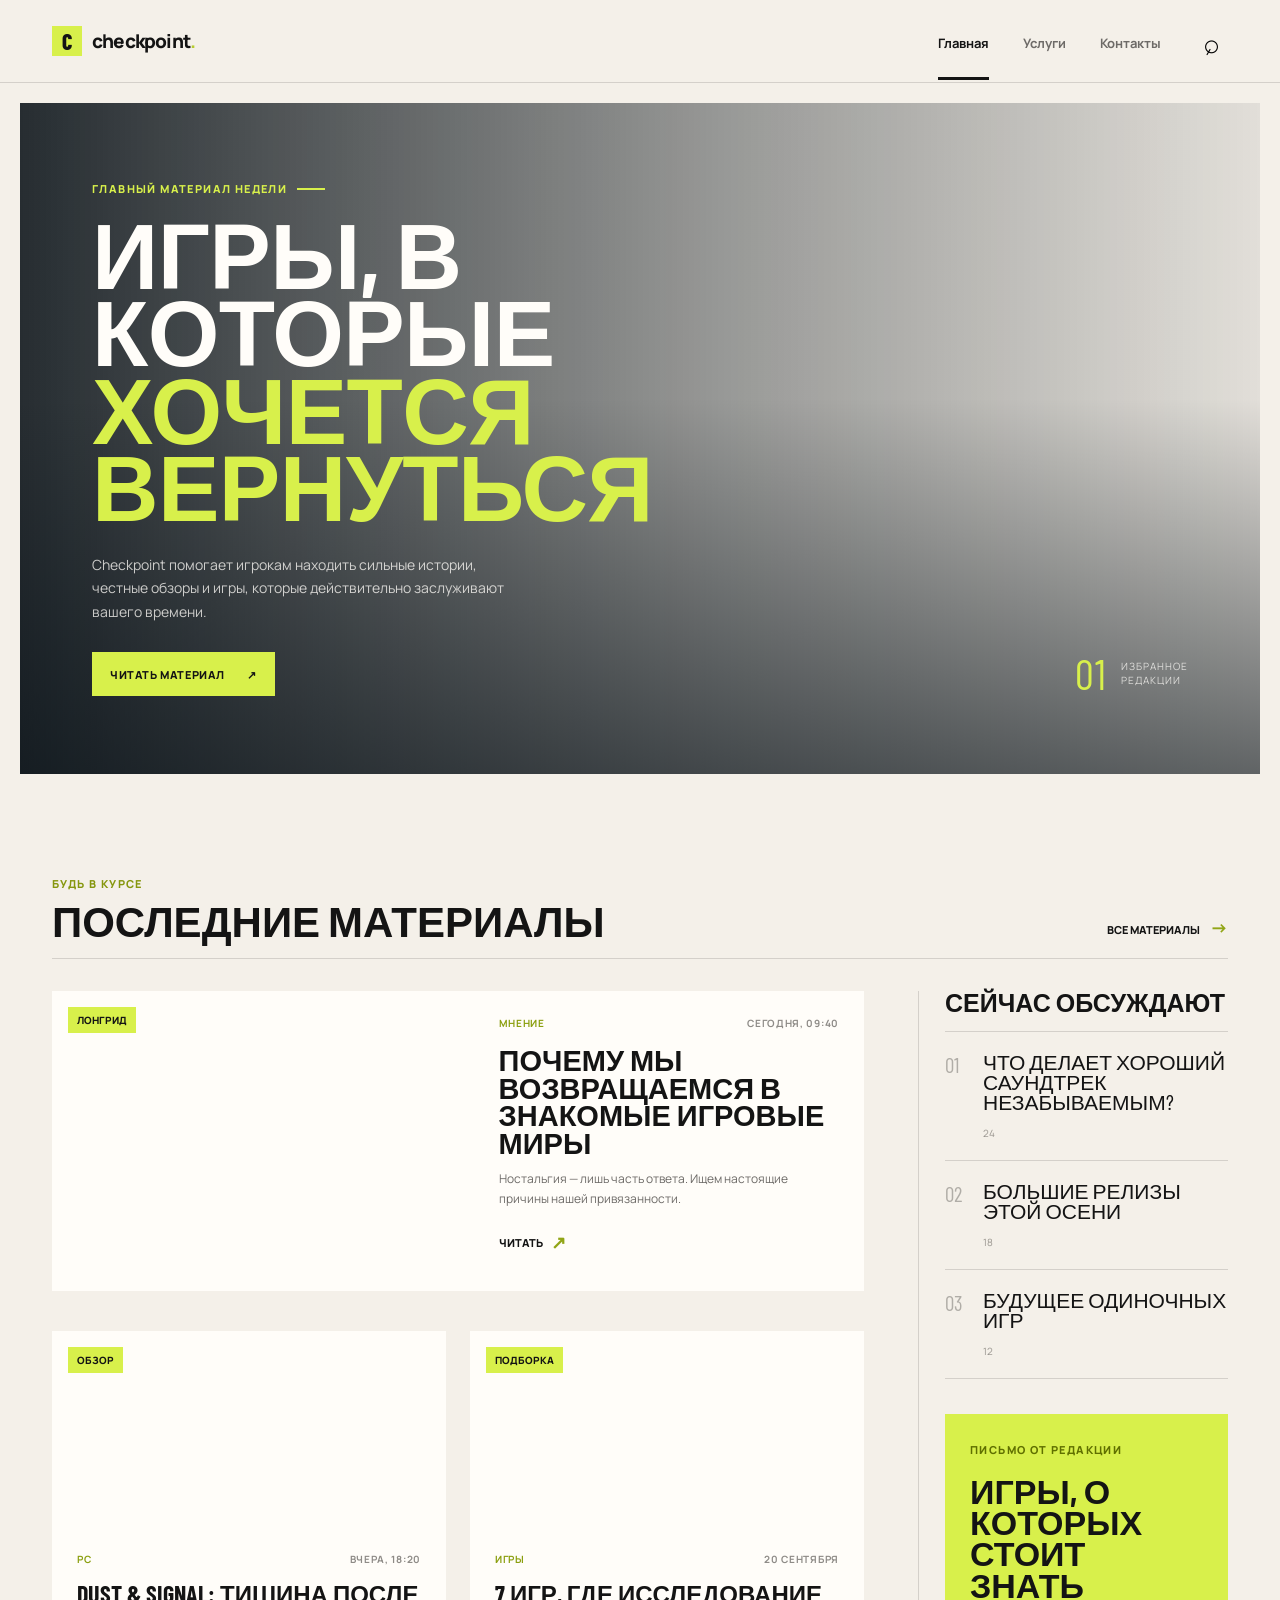
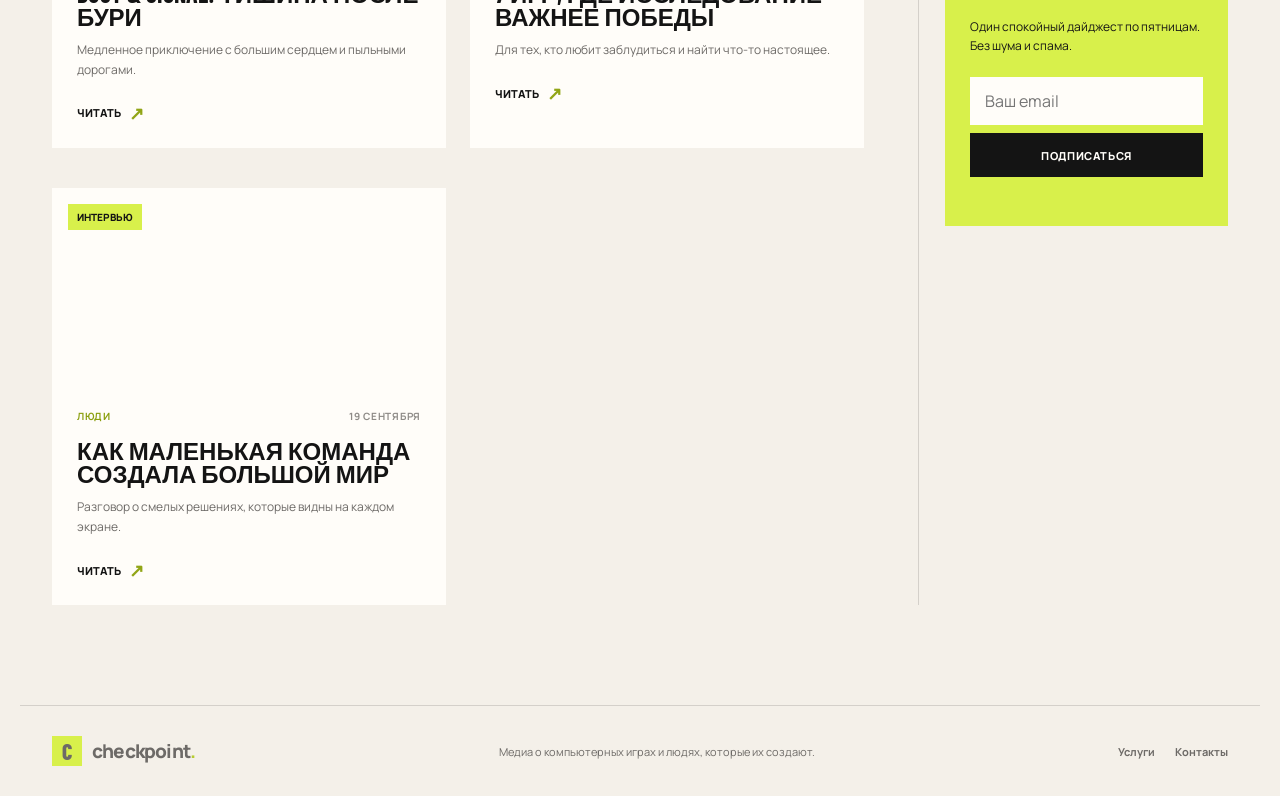
==== index.html @ f702eba6 "Адаптация для мобильных устройсв." ====
<!doctype html>
<html lang="ru">
<head>
  <meta charset="UTF-8">
  <meta name="viewport" content="width=device-width, initial-scale=1.0">
  <meta name="description" content="Игровой портал с новостями, обзорами и подборками компьютерных игр.">
  <title>Checkpoint — мир компьютерных игр</title>
  <link rel="preconnect" href="https://fonts.googleapis.com">
  <link rel="preconnect" href="https://fonts.gstatic.com" crossorigin>
  <link href="https://fonts.googleapis.com/css2?family=Barlow+Condensed:wght@500;600;700;800&family=Manrope:wght@400;500;600;700;800&display=swap" rel="stylesheet">
  <link rel="stylesheet" href="styles.css">
</head>
<body>
  <header class="site-header">
    <div class="header-inner">
      <a class="brand" href="#top" aria-label="Checkpoint — на главную">
        <span class="brand-mark">C</span>
        <span>checkpoint<span class="brand-dot">.</span></span>
      </a>

      <nav class="main-nav" id="main-nav" aria-label="Основная навигация">
        <a class="active" href="index.html">Главная</a>
        <a href="price.html">Услуги</a>
        <a href="about.html">Контакты</a>
      </nav>

      <div class="header-actions">
        <button class="icon-button search-toggle" type="button" aria-label="Открыть поиск" aria-expanded="false">
          ⌕
        </button>
        <button class="menu-toggle" type="button" aria-label="Открыть меню" aria-expanded="false" aria-controls="main-nav">
          <span></span>
          <span></span>
          <span></span>
        </button>
      </div>
    </div>
    <form class="search-bar" role="search">
      <label class="sr-only" for="site-search">Поиск по сайту</label>
      <input id="site-search" type="search" placeholder="Найти игру, автора или материал...">
      <button type="submit">Найти</button>
    </form>
  </header>

  <main id="top">
    <section class="hero" aria-labelledby="hero-title">
      <div class="hero-content">
        <p class="eyebrow">Главный материал недели <span></span></p>
        <h1 id="hero-title">
          Игры, в которые<br>
          <em>хочется вернуться</em>
        </h1>
        <p class="hero-description">Checkpoint помогает игрокам находить сильные истории, честные обзоры и игры, которые действительно заслуживают вашего времени.</p>
        <a class="button button-light" href="#news">Читать материал <span aria-hidden="true">↗</span></a>
      </div>
      <div class="hero-note">
        <span>01</span>
        <span>Избранное<br>редакции</span>
      </div>
    </section>

    <section class="content-shell" id="news">
      <div class="section-heading">
        <div>
          <p class="eyebrow eyebrow-dark">Будь в курсе</p>
          <h2>Последние материалы</h2>
        </div>
        <a class="text-link" href="#all-news">Все материалы <span aria-hidden="true">→</span></a>
      </div>

      <div class="layout-grid">
        <div class="articles-grid">
          <article class="article-card article-card-featured" id="featured">
            <a class="article-image image-cyberpunk" href="#article" aria-label="Открыть материал о возвращении в игровые миры">
              <span class="image-label">Лонгрид</span>
            </a>
            <div class="article-body">
              <div class="article-meta">
                <span>Мнение</span>
                <time datetime="2026-09-22">Сегодня, 09:40</time>
              </div>
              <h3><a href="#article">Почему мы возвращаемся в знакомые игровые миры</a></h3>
              <p>Ностальгия — лишь часть ответа. Ищем настоящие причины нашей привязанности.</p>
              <a class="read-more" href="#article">Читать <span aria-hidden="true">↗</span></a>
            </div>
          </article>

          <article class="article-card">
            <a class="article-image image-rpg" href="#article" aria-label="Открыть обзор игры">
              <span class="image-label">Обзор</span>
            </a>
            <div class="article-body">
              <div class="article-meta">
                <span>PC</span>
                <time datetime="2026-09-21">Вчера, 18:20</time>
              </div>
              <h3><a href="#article">Dust &amp; Signal: тишина после бури</a></h3>
              <p>Медленное приключение с большим сердцем и пыльными дорогами.</p>
              <a class="read-more" href="#article">Читать <span aria-hidden="true">↗</span></a>
            </div>
          </article>

          <article class="article-card">
            <a class="article-image image-sci-fi" href="#article" aria-label="Открыть подборку игр">
              <span class="image-label">Подборка</span>
            </a>
            <div class="article-body">
              <div class="article-meta">
                <span>Игры</span>
                <time datetime="2026-09-20">20 сентября</time>
              </div>
              <h3><a href="#article">7 игр, где исследование важнее победы</a></h3>
              <p>Для тех, кто любит заблудиться и найти что-то настоящее.</p>
              <a class="read-more" href="#article">Читать <span aria-hidden="true">↗</span></a>
            </div>
          </article>

          <article class="article-card">
            <a class="article-image image-action" href="#article" aria-label="Открыть материал о разработчиках">
              <span class="image-label">Интервью</span>
            </a>
            <div class="article-body">
              <div class="article-meta">
                <span>Люди</span>
                <time datetime="2026-09-19">19 сентября</time>
              </div>
              <h3><a href="#article">Как маленькая команда создала большой мир</a></h3>
              <p>Разговор о смелых решениях, которые видны на каждом экране.</p>
              <a class="read-more" href="#article">Читать <span aria-hidden="true">↗</span></a>
            </div>
          </article>
        </div>

        <aside class="sidebar" aria-label="Дополнительная информация">
          <div class="sidebar-block" id="selection">
            <div class="sidebar-title">
              <h2>Сейчас обсуждают</h2>
            </div>
            <ol class="popular-list">
              <li>
                <a href="#topic">Что делает хороший саундтрек незабываемым?</a>
                <span>24</span>
              </li>
              <li>
                <a href="#topic">Большие релизы этой осени</a>
                <span>18</span>
              </li>
              <li>
                <a href="#topic">Будущее одиночных игр</a>
                <span>12</span>
              </li>
            </ol>
          </div>
          <div class="newsletter">
            <p class="eyebrow">Письмо от редакции</p>
            <h2>Игры, о которых стоит знать</h2>
            <p>Один спокойный дайджест по пятницам. Без шума и спама.</p>
            <form class="subscribe-form">
              <label class="sr-only" for="email">Ваш email</label>
              <input id="email" type="email" placeholder="Ваш email" required>
              <button class="button button-dark" type="submit">Подписаться</button>
            </form>
            <small class="form-message" aria-live="polite"></small>
          </div>
        </aside>
      </div>
    </section>
  </main>

  

  <footer class="site-footer">
    <a class="brand" href="#top">
      <span class="brand-mark">C</span>
      <span>checkpoint<span class="brand-dot">.</span></span>
    </a>
    <p>Медиа о компьютерных играх и людях, которые их создают.</p>
    <div class="footer-links">
      <a href="price.html">Услуги</a>
      <a href="about.html">Контакты</a>
    </div>
  </footer>
  <script src="script.js"></script>
</body>
</html>
---- styles.css ----
:root {
  --ink: #141414;
  --muted: #6d6a67;
  --paper: #f4f0e9;
  --white: #fffdf9;
  --acid: #d8f04b;
  --line: rgba(20, 20, 20, .14);
  --display: "Barlow Condensed", Impact, sans-serif;
  --body: "Manrope", sans-serif;
}

* {
  box-sizing: border-box;
}

html {
  scroll-behavior: smooth;
}

body {
  margin: 0;
  color: var(--ink);
  background: var(--paper);
  font-family: var(--body);
}

a {
  color: inherit;
  text-decoration: none;
}

button,
input {
  font: inherit;
}

button {
  cursor: pointer;
}

.sr-only {
  position: absolute;
  width: 1px;
  height: 1px;
  padding: 0;
  margin: -1px;
  overflow: hidden;
  clip: rect(0, 0, 0, 0);
  white-space: nowrap;
  border: 0;
}

.site-header {
  position: relative;
  z-index: 5;
  background: var(--paper);
  border-bottom: 1px solid var(--line);
}

.header-inner {
  max-width: 1240px;
  height: 82px;
  margin: auto;
  padding: 0 32px;
  display: flex;
  align-items: center;
  justify-content: space-between;
  gap: 32px;
}

.brand {
  display: inline-flex;
  align-items: center;
  gap: 10px;
  font-size: 19px;
  font-weight: 800;
  letter-spacing: -.8px;
}

.brand-mark {
  width: 30px;
  height: 30px;
  display: grid;
  place-items: center;
  background: var(--acid);
  font-family: var(--display);
  font-size: 22px;
  font-weight: 800;
  line-height: 1;
}

.brand-dot {
  color: #b6cc30;
}

.main-nav {
  display: flex;
  gap: 34px;
  margin-left: auto;
}

.main-nav a {
  position: relative;
  padding: 31px 0 27px;
  color: var(--muted);
  font-size: 13px;
  font-weight: 700;
}

.main-nav a:hover,
.main-nav a.active {
  color: var(--ink);
}

.main-nav a.active::after {
  content: "";
  position: absolute;
  right: 0;
  bottom: -1px;
  left: 0;
  height: 3px;
  background: var(--ink);
}

.header-actions {
  display: flex;
  gap: 12px;
}

.icon-button,
.menu-toggle {
  border: 0;
  background: transparent;
}

.icon-button {
  width: 35px;
  height: 35px;
  font-size: 28px;
  line-height: 1;
  transform: rotate(-15deg);
}

.menu-toggle {
  display: none;
  width: 34px;
  padding: 10px 0;
}

.menu-toggle span {
  display: block;
  height: 2px;
  margin: 5px 0;
  background: var(--ink);
}

.search-bar {
  display: none;
  max-width: 1240px;
  margin: 0 auto;
  padding: 0 32px 18px;
  gap: 8px;
}

.search-bar.is-visible {
  display: flex;
}

.search-bar input,
.subscribe-form input {
  min-width: 0;
  border: 1px solid var(--line);
  background: var(--white);
  outline: 0;
  padding: 13px 15px;
}

.search-bar input {
  flex: 1;
}

.search-bar button {
  border: 0;
  background: var(--ink);
  color: var(--white);
  padding: 0 20px;
  font-size: 12px;
  font-weight: 800;
  text-transform: uppercase;
}

.hero {
  max-width: 1240px;
  min-height: 535px;
  margin: 20px auto;
  padding: 78px 72px;
  position: relative;
  display: flex;
  align-items: flex-end;
  overflow: hidden;
  color: var(--white);
  background: linear-gradient(90deg, rgba(10, 18, 24, .88) 0%, rgba(10, 18, 24, .4) 56%, rgba(10, 18, 24, .08) 100%), url("https://images.unsplash.com/photo-1542751371-adc38448a05e?auto=format&fit=crop&w=1800&q=85") center/cover;
}

.hero::after {
  content: "";
  position: absolute;
  inset: 0;
  background: linear-gradient(0deg, rgba(10, 18, 24, .6), transparent 56%);
  pointer-events: none;
}

.hero-content,
.hero-note {
  position: relative;
  z-index: 1;
}

.hero-content {
  max-width: 640px;
}

.eyebrow {
  display: flex;
  align-items: center;
  gap: 10px;
  margin: 0 0 18px;
  color: var(--acid);
  font-size: 11px;
  font-weight: 800;
  letter-spacing: 1.4px;
  text-transform: uppercase;
}

.eyebrow span {
  width: 28px;
  height: 2px;
  display: inline-block;
  background: currentColor;
}

.hero h1 {
  margin: 0;
  font-family: var(--display);
  font-size: clamp(58px, 7.2vw, 102px);
  font-weight: 700;
  letter-spacing: -.6px;
  line-height: .84;
  text-transform: uppercase;
}

.hero h1 em {
  color: var(--acid);
  font-style: normal;
}

.hero-description {
  max-width: 420px;
  margin: 29px 0 28px;
  color: rgba(255, 253, 249, .76);
  font-size: 14px;
  line-height: 1.7;
}

.button {
  display: inline-flex;
  align-items: center;
  justify-content: center;
  gap: 22px;
  min-height: 44px;
  padding: 0 18px;
  border: 0;
  font-size: 11px;
  font-weight: 800;
  letter-spacing: .6px;
  text-transform: uppercase;
}

.button-light {
  background: var(--acid);
  color: var(--ink);
}

.button-dark {
  background: var(--ink);
  color: var(--white);
}

.hero-note {
  display: flex;
  align-items: center;
  gap: 14px;
  margin: 0 0 2px auto;
  color: rgba(255, 253, 249, .75);
  font-size: 10px;
  line-height: 1.4;
  letter-spacing: 1px;
  text-transform: uppercase;
}

.hero-note span:first-child {
  color: var(--acid);
  font-family: var(--display);
  font-size: 42px;
  line-height: 1;
}

.content-shell {
  max-width: 1240px;
  margin: 0 auto;
  padding: 82px 32px 100px;
}

.section-heading {
  display: flex;
  align-items: end;
  justify-content: space-between;
  margin-bottom: 32px;
  border-bottom: 1px solid var(--line);
}

.eyebrow-dark {
  margin-bottom: 11px;
  color: #86970f;
}

.section-heading h2,
.sidebar-title h2,
.newsletter h2 {
  margin: 0;
  font-family: var(--display);
  font-weight: 700;
  text-transform: uppercase;
}

.section-heading h2 {
  padding-bottom: 18px;
  font-size: 42px;
  line-height: .9;
}

.text-link,
.read-more {
  font-size: 11px;
  font-weight: 800;
  text-transform: uppercase;
}

.text-link {
  margin-bottom: 19px;
}

.text-link span,
.read-more span {
  color: #91a516;
  font-size: 18px;
  margin-left: 8px;
}

.layout-grid {
  display: grid;
  grid-template-columns: minmax(0, 1fr) 310px;
  gap: 54px;
}

.articles-grid {
  display: grid;
  grid-template-columns: repeat(2, minmax(0, 1fr));
  gap: 40px 24px;
}

.article-card {
  background: var(--white);
}

.article-card-featured {
  grid-column: span 2;
  display: grid;
  grid-template-columns: 1.08fr 1fr;
  background: var(--white);
}

.article-image {
  min-height: 196px;
  display: flex;
  align-items: flex-start;
  padding: 16px;
  background-position: center;
  background-size: cover;
}

.article-card-featured .article-image {
  min-height: 300px;
}

.image-label {
  padding: 6px 9px;
  color: var(--ink);
  background: var(--acid);
  font-size: 10px;
  font-weight: 800;
  text-transform: uppercase;
}
.image-cyberpunk {
  background-image: url("https://images.unsplash.com/photo-1550745165-9bc0b252726f?auto=format&fit=crop&w=1000&q=80");
}

.image-rpg {
  background-image: url("https://images.unsplash.com/photo-1511512578047-dfb367046420?auto=format&fit=crop&w=800&q=80");
}

.image-sci-fi {
  background-image: url("https://images.unsplash.com/photo-1538481199705-c710c4e965fc?auto=format&fit=crop&w=800&q=80");
}

.image-action {
  background-image: url("https://images.unsplash.com/photo-1493711662062-fa541adb3fc8?auto=format&fit=crop&w=800&q=80");
}

.article-body {
  padding: 25px 25px 23px;
}

.article-meta {
  display: flex;
  justify-content: space-between;
  gap: 12px;
  margin-bottom: 16px;
  color: #8e8b87;
  font-size: 10px;
  font-weight: 700;
  letter-spacing: .7px;
  text-transform: uppercase;
}

.article-meta span {
  color: #8b9f0f;
}

.article-card h3 {
  max-width: 480px;
  margin: 0 0 12px;
  font-family: var(--display);
  font-size: 29px;
  line-height: .96;
  text-transform: uppercase;
}

.article-card:not(.article-card-featured) h3 {
  font-size: 24px;
}

.article-card h3 a:hover {
  color: #84950b;
}

.article-card p {
  margin: 0 0 21px;
  color: var(--muted);
  font-size: 12px;
  line-height: 1.65;
}

.read-more {
  display: inline-flex;
  align-items: center;
}

.sidebar {
  border-left: 1px solid var(--line);
  padding-left: 26px;
}

.sidebar-block {
  padding-bottom: 35px;
}

.sidebar-title {
  display: flex;
  align-items: flex-start;
  gap: 12px;
  padding-bottom: 18px;
  border-bottom: 1px solid var(--line);
}

.sidebar-title > span {
  color: #8b9f0f;
  font-family: var(--display);
  font-size: 21px;
}

.sidebar-title h2 {
  font-size: 25px;
  line-height: .9;
}

.popular-list {
  margin: 0;
  padding: 0;
  list-style: none;
  counter-reset: popular;
}

.popular-list li {
  display: grid;
  grid-template-columns: 24px minmax(0, 1fr);
  gap: 14px;
  padding: 20px 0;
  border-bottom: 1px solid var(--line);
  counter-increment: popular;
}

.popular-list li::before {
  content: "0" counter(popular);
  grid-column: 1;
  grid-row: 1 / span 2;
  color: #b0ada7;
  font-family: var(--display);
  font-size: 21px;
}

.popular-list a {
  grid-column: 2;
  grid-row: 1;
  font-family: var(--display);
  font-size: 21px;
  line-height: .95;
  text-transform: uppercase;
}

.popular-list a:hover {
  color: #d8f04b;
}

.popular-list li span {
  grid-column: 2;
  grid-row: 2;
  color: #99958f;
  font-size: 10px;
}

.newsletter {
  padding: 28px 25px 25px;
  background: var(--acid);
}

.newsletter .eyebrow {
  color: #607000;
}

.newsletter h2 {
  font-size: 34px;
  line-height: .92;
}

.newsletter > p:not(.eyebrow) {
  margin: 18px 0 22px;
  font-size: 12px;
  line-height: 1.55;
}

.subscribe-form {
  display: flex;
  flex-direction: column;
  gap: 8px;
}

.subscribe-form input {
  width: 100%;
  border: 0;
}

.form-message {
  display: block;
  min-height: 16px;
  margin-top: 8px;
  font-size: 10px;
  font-weight: 700;
}

.services-section,
.location-section {
  max-width: 1240px;
  margin: 0 auto;
  padding: 0 32px 100px;
}

.services-section {
  padding-top: 70px;
}

.section-lead {
  max-width: 260px;
  margin: 0 0 18px;
  color: var(--muted);
  font-size: 12px;
  line-height: 1.6;
}

.services-grid {
  display: grid;
  grid-template-columns: repeat(3, 1fr);
  gap: 1px;
  background: var(--line);
  border: 1px solid var(--line);
}

.service-card {
  min-height: 230px;
  padding: 24px;
  background: var(--white);
}

.service-number {
  color: #8b9f0f;
  font-family: var(--display);
  font-size: 25px;
}

.service-card h3,
.location-copy h2 {
  margin: 35px 0 14px;
  font-family: var(--display);
  font-size: 30px;
  line-height: .95;
  text-transform: uppercase;
}

.service-card p,
.location-copy > p:not(.eyebrow) {
  margin: 0;
  color: var(--muted);
  font-size: 12px;
  line-height: 1.65;
}

.location-section {
  display: grid;
  grid-template-columns: .8fr 1.2fr;
  gap: 54px;
  padding-top: 70px;
  border-top: 1px solid var(--line);
}

.location-copy h2 {
  max-width: 300px;
  margin-top: 0;
  font-size: 48px;
}

.location-copy .text-link {
  display: inline-flex;
  margin-top: 25px;
}

.map-frame {
  min-height: 300px;
  border: 1px solid var(--line);
  background: #d9ddd5;
}

.map-frame iframe {
  width: 100%;
  height: 100%;
  min-height: 300px;
  display: block;
  border: 0;
  filter: none;
}

.site-footer {
  max-width: 1240px;
  margin: auto;
  padding: 30px 32px;
  display: flex;
  align-items: center;
  justify-content: space-between;
  gap: 30px;
  border-top: 1px solid var(--line);
  color: var(--muted);
  font-size: 11px;
}

.site-footer p {
  margin: 0;
}

.footer-links {
  display: flex;
  gap: 20px;
  font-weight: 700;
}

.footer-links a:hover {
  color: var(--ink);
}

.page-hero,
.info-section,
.pricing-section {
  max-width: 1240px;
  margin: 20px auto;
  padding: 90px 32px;
}

.page-hero {
  min-height: 410px;
  color: var(--white);
  background: linear-gradient(90deg, rgba(10, 18, 24, .9), rgba(10, 18, 24, .35)), url("https://images.unsplash.com/photo-1551103782-8ab07afd45c1?auto=format&fit=crop&w=1600&q=85") center/cover;
}

.page-hero h1 {
  margin: 0;
  font-family: var(--display);
  font-size: clamp(64px, 9vw, 120px);
  line-height: .85;
  text-transform: uppercase;
}

.page-hero h1 em {
  color: var(--acid);
  font-style: normal;
}

.page-hero > p:last-child {
  max-width: 430px;
  margin-top: 28px;
  color: rgba(255, 253, 249, .78);
  font-size: 14px;
  line-height: 1.7;
}

.page-hero-compact {
  min-height: 330px;
}

.info-section {
  display: grid;
  grid-template-columns: 1fr 1fr;
  gap: 80px;
}

.info-section h2 {
  margin: 0;
  font-family: var(--display);
  font-size: 48px;
  line-height: .9;
  text-transform: uppercase;
}

.info-copy {
  padding-top: 26px;
}

.info-copy p {
  margin: 0 0 22px;
  color: var(--muted);
  font-size: 15px;
  line-height: 1.8;
}

.pricing-section {
  max-width: 1240px;
  margin: 0 auto;
  padding: 70px 32px 90px;
}

.price-list {
  display: grid;
  grid-template-columns: repeat(3, minmax(0, 1fr));
  gap: 16px;
}

.price-card {
  min-height: 280px;
  display: flex;
  flex-direction: column;
  padding: 24px;
  border: 1px solid var(--line);
  border-top: 3px solid var(--acid);
  background: var(--white);
}

.price-card h3 {
  margin: 34px 0 12px;
  font-family: var(--display);
  font-size: 30px;
  line-height: .95;
  text-transform: uppercase;
}

.price-card > p:not(.price-card-price) {
  margin: 0;
  color: var(--muted);
  font-size: 12px;
  line-height: 1.65;
}

.price-card-price {
  margin: auto 0 0;
  padding-top: 24px;
  font-family: var(--display);
  font-size: 27px;
  font-weight: 700;
}

.price-note {
  max-width: 560px;
  margin: 28px 0 0;
  color: var(--muted);
  font-size: 12px;
  line-height: 1.6;
}

@media (max-width: 850px) {
  .header-inner {
    height: 70px;
    padding: 0 20px;
  }

  .main-nav {
    position: absolute;
    top: 70px;
    right: 0;
    left: 0;
    display: none;
    flex-direction: column;
    gap: 0;
    padding: 8px 20px 16px;
    background: var(--paper);
    border-bottom: 1px solid var(--line);
  }

  .main-nav.is-open {
    display: flex;
  }

  .main-nav a {
    padding: 12px 0;
  }

  .main-nav a.active::after {
    display: none;
  }

  .menu-toggle {
    display: block;
  }

  .hero {
    min-height: 570px;
    padding: 48px 28px;
  }

  .hero-note {
    display: none;
  }

  .content-shell {
    padding: 64px 20px 72px;
  }

  .services-section,
  .location-section {
    padding-right: 20px;
    padding-left: 20px;
  }

  .layout-grid {
    grid-template-columns: 1fr;
    gap: 54px;
  }

  .sidebar {
    border-left: 0;
    padding-left: 0;
  }

  .services-grid,
  .location-section,
  .info-section {
    grid-template-columns: 1fr;
  }

  .location-section {
    gap: 32px;
  }

  .page-hero,
  .info-section,
  .pricing-section {
    padding-right: 20px;
    padding-left: 20px;
  }

  .price-list {
    grid-template-columns: repeat(2, minmax(0, 1fr));
  }
}

@media (max-width: 580px) {
  .price-list {
    grid-template-columns: 1fr;
  }

  .header-actions {
    gap: 15px;
  }

  .hero {
    min-height: 540px;
    padding: 36px 20px;
    background-position: 62% center;
  }

  .hero h1 {
    font-size: 66px;
  }

  .hero-description {
    font-size: 13px;
  }

  .section-heading {
    align-items: flex-start;
    flex-direction: column;
    gap: 15px;
  }

  .section-heading h2 {
    font-size: 37px;
  }

  .section-lead {
    margin-bottom: 17px;
  }

  .text-link {
    margin-bottom: 17px;
  }

  .articles-grid {
    grid-template-columns: 1fr;
    gap: 32px;
  }

  .article-card-featured {
    grid-column: auto;
    display: block;
  }

  .article-card-featured .article-image {
    min-height: 230px;
  }

  .article-image {
    min-height: 220px;
  }

  .services-section,
  .location-section {
    padding-bottom: 72px;
  }

  .location-copy h2 {
    font-size: 40px;
  }

  .page-hero {
    min-height: 430px;
    padding-top: 58px;
    padding-bottom: 58px;
  }

  .page-hero h1,
  .info-section h2 {
    font-size: 58px;
  }

  .info-section {
    gap: 20px;
    padding-top: 64px;
    padding-bottom: 64px;
  }

  .site-footer {
    align-items: flex-start;
    flex-direction: column;
    padding: 28px 20px;
  }

  .footer-links {
    flex-wrap: wrap;
  }
}
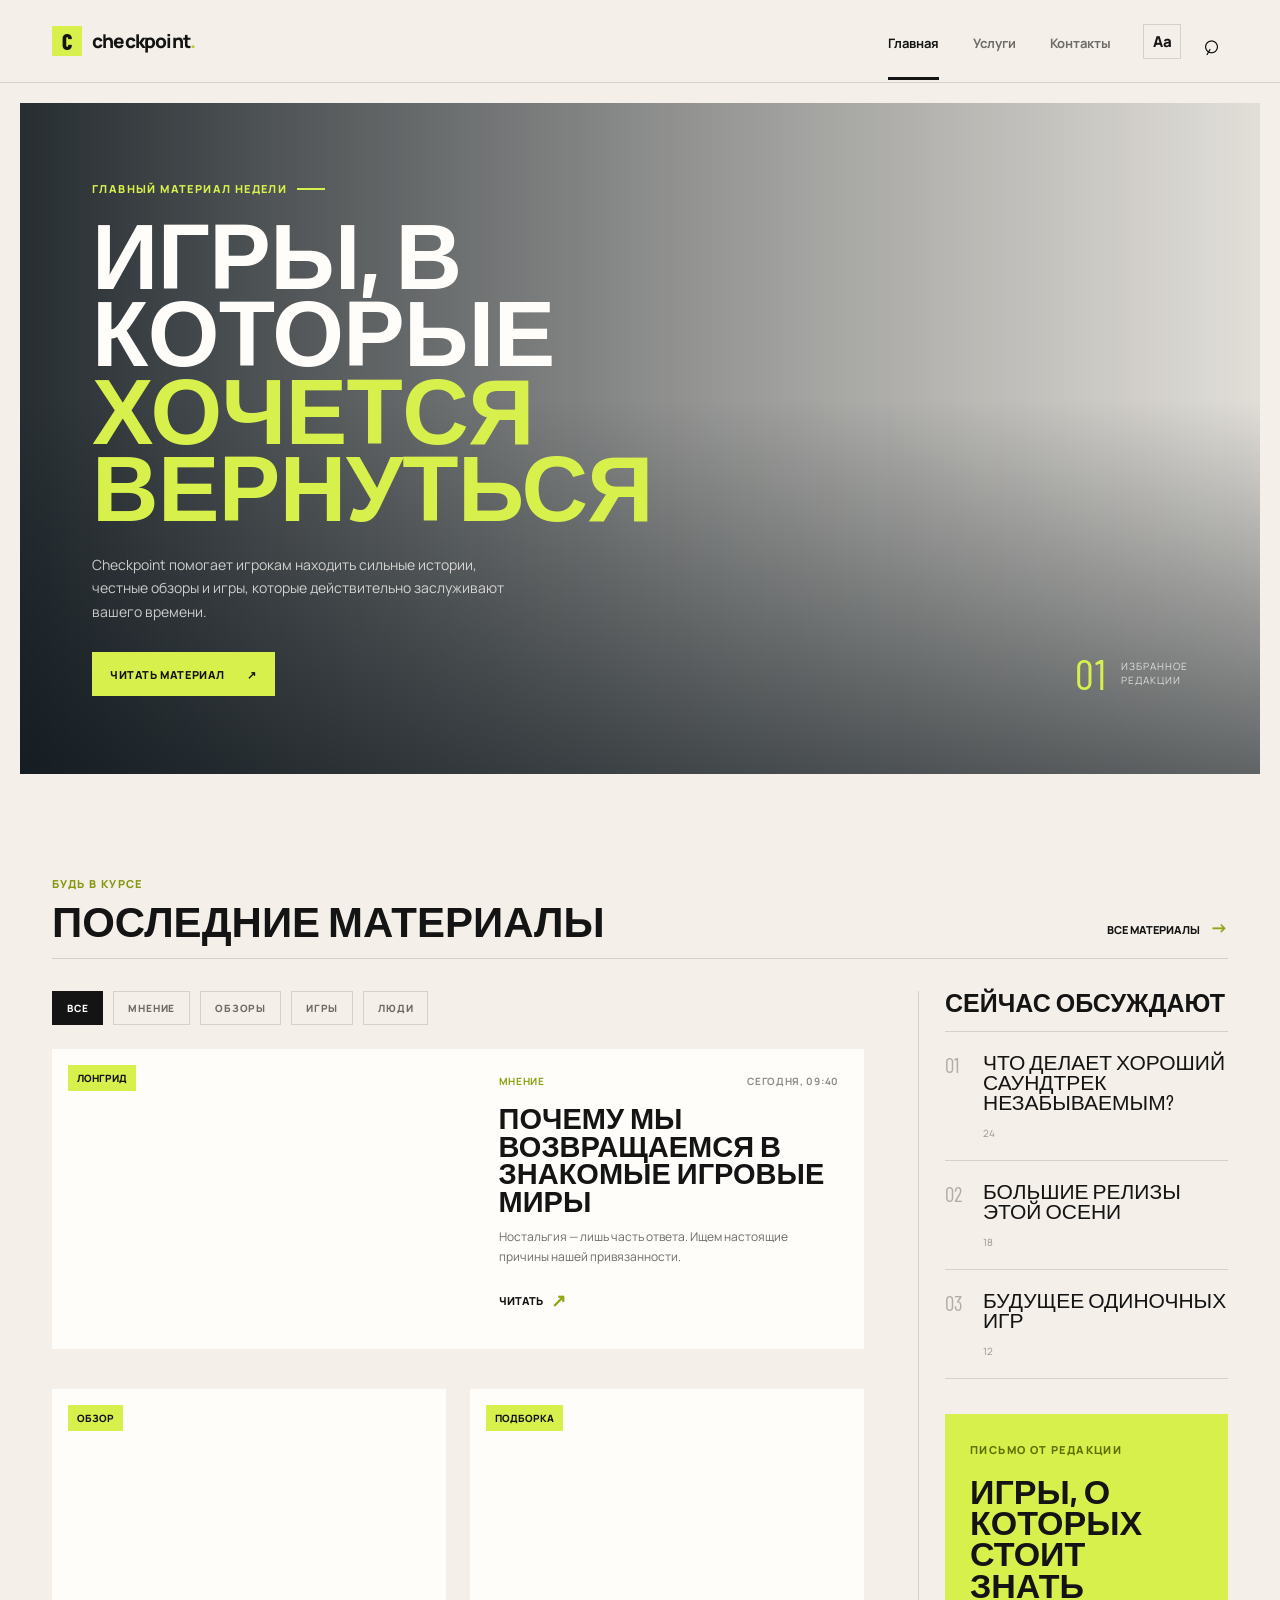
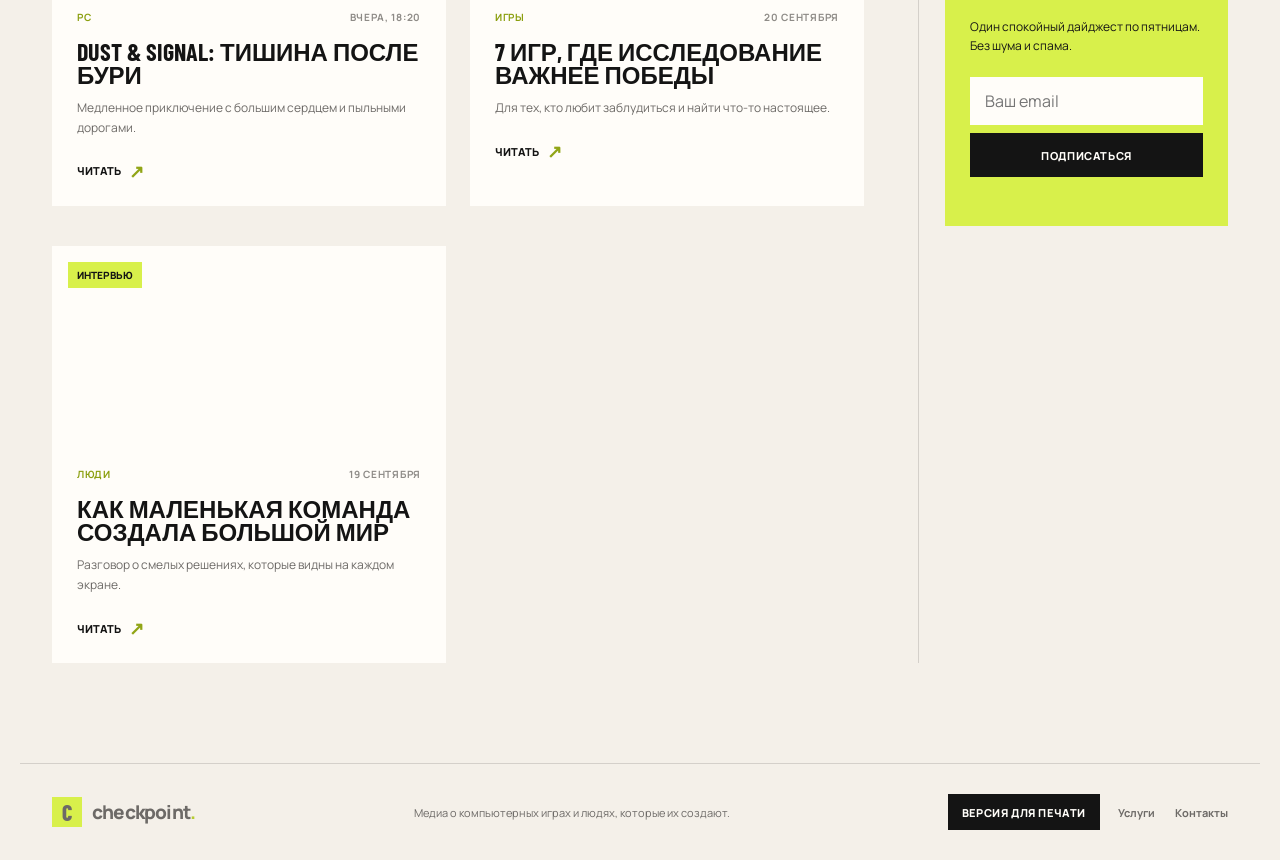
==== commit 32145e8c: "Версия для слабовидящих/печати, фильтры статей." ====
--- a/index.html
+++ b/index.html
@@ -25,6 +25,9 @@
       </nav>
 
       <div class="header-actions">
+        <button class="accessibility-toggle" type="button" aria-label="Открыть настройки для слабовидящих" aria-expanded="false" aria-controls="accessibility-panel">
+          Aa
+        </button>
         <button class="icon-button search-toggle" type="button" aria-label="Открыть поиск" aria-expanded="false">
           ⌕
         </button>
@@ -69,66 +72,76 @@
       </div>
 
       <div class="layout-grid">
-        <div class="articles-grid">
-          <article class="article-card article-card-featured" id="featured">
-            <a class="article-image image-cyberpunk" href="#article" aria-label="Открыть материал о возвращении в игровые миры">
-              <span class="image-label">Лонгрид</span>
-            </a>
-            <div class="article-body">
-              <div class="article-meta">
-                <span>Мнение</span>
-                <time datetime="2026-09-22">Сегодня, 09:40</time>
-              </div>
-              <h3><a href="#article">Почему мы возвращаемся в знакомые игровые миры</a></h3>
-              <p>Ностальгия — лишь часть ответа. Ищем настоящие причины нашей привязанности.</p>
-              <a class="read-more" href="#article">Читать <span aria-hidden="true">↗</span></a>
-            </div>
-          </article>
-
-          <article class="article-card">
-            <a class="article-image image-rpg" href="#article" aria-label="Открыть обзор игры">
-              <span class="image-label">Обзор</span>
-            </a>
-            <div class="article-body">
-              <div class="article-meta">
-                <span>PC</span>
-                <time datetime="2026-09-21">Вчера, 18:20</time>
-              </div>
-              <h3><a href="#article">Dust &amp; Signal: тишина после бури</a></h3>
-              <p>Медленное приключение с большим сердцем и пыльными дорогами.</p>
-              <a class="read-more" href="#article">Читать <span aria-hidden="true">↗</span></a>
-            </div>
-          </article>
-
-          <article class="article-card">
-            <a class="article-image image-sci-fi" href="#article" aria-label="Открыть подборку игр">
-              <span class="image-label">Подборка</span>
-            </a>
-            <div class="article-body">
-              <div class="article-meta">
-                <span>Игры</span>
-                <time datetime="2026-09-20">20 сентября</time>
-              </div>
-              <h3><a href="#article">7 игр, где исследование важнее победы</a></h3>
-              <p>Для тех, кто любит заблудиться и найти что-то настоящее.</p>
-              <a class="read-more" href="#article">Читать <span aria-hidden="true">↗</span></a>
-            </div>
-          </article>
-
-          <article class="article-card">
-            <a class="article-image image-action" href="#article" aria-label="Открыть материал о разработчиках">
-              <span class="image-label">Интервью</span>
-            </a>
-            <div class="article-body">
-              <div class="article-meta">
-                <span>Люди</span>
-                <time datetime="2026-09-19">19 сентября</time>
-              </div>
-              <h3><a href="#article">Как маленькая команда создала большой мир</a></h3>
-              <p>Разговор о смелых решениях, которые видны на каждом экране.</p>
-              <a class="read-more" href="#article">Читать <span aria-hidden="true">↗</span></a>
-            </div>
-          </article>
+        <div>
+          <div class="article-filters" aria-label="Фильтры статей">
+            <button class="filter-chip is-active" type="button" data-filter="all">Все</button>
+            <button class="filter-chip" type="button" data-filter="opinion">Мнение</button>
+            <button class="filter-chip" type="button" data-filter="reviews">Обзоры</button>
+            <button class="filter-chip" type="button" data-filter="games">Игры</button>
+            <button class="filter-chip" type="button" data-filter="people">Люди</button>
+          </div>
+
+          <div class="articles-grid">
+            <article class="article-card article-card-featured" id="featured" data-category="opinion" data-tags="мнение лонгрид">
+              <a class="article-image image-cyberpunk" href="#article" aria-label="Открыть материал о возвращении в игровые миры">
+                <span class="image-label">Лонгрид</span>
+              </a>
+              <div class="article-body">
+                <div class="article-meta">
+                  <span>Мнение</span>
+                  <time datetime="2026-09-22">Сегодня, 09:40</time>
+                </div>
+                <h3><a href="#article">Почему мы возвращаемся в знакомые игровые миры</a></h3>
+                <p>Ностальгия — лишь часть ответа. Ищем настоящие причины нашей привязанности.</p>
+                <a class="read-more" href="#article">Читать <span aria-hidden="true">↗</span></a>
+              </div>
+            </article>
+
+            <article class="article-card" data-category="reviews" data-tags="pc обзор">
+              <a class="article-image image-rpg" href="#article" aria-label="Открыть обзор игры">
+                <span class="image-label">Обзор</span>
+              </a>
+              <div class="article-body">
+                <div class="article-meta">
+                  <span>PC</span>
+                  <time datetime="2026-09-21">Вчера, 18:20</time>
+                </div>
+                <h3><a href="#article">Dust &amp; Signal: тишина после бури</a></h3>
+                <p>Медленное приключение с большим сердцем и пыльными дорогами.</p>
+                <a class="read-more" href="#article">Читать <span aria-hidden="true">↗</span></a>
+              </div>
+            </article>
+
+            <article class="article-card" data-category="games" data-tags="игры подборка">
+              <a class="article-image image-sci-fi" href="#article" aria-label="Открыть подборку игр">
+                <span class="image-label">Подборка</span>
+              </a>
+              <div class="article-body">
+                <div class="article-meta">
+                  <span>Игры</span>
+                  <time datetime="2026-09-20">20 сентября</time>
+                </div>
+                <h3><a href="#article">7 игр, где исследование важнее победы</a></h3>
+                <p>Для тех, кто любит заблудиться и найти что-то настоящее.</p>
+                <a class="read-more" href="#article">Читать <span aria-hidden="true">↗</span></a>
+              </div>
+            </article>
+
+            <article class="article-card" data-category="people" data-tags="люди интервью">
+              <a class="article-image image-action" href="#article" aria-label="Открыть материал о разработчиках">
+                <span class="image-label">Интервью</span>
+              </a>
+              <div class="article-body">
+                <div class="article-meta">
+                  <span>Люди</span>
+                  <time datetime="2026-09-19">19 сентября</time>
+                </div>
+                <h3><a href="#article">Как маленькая команда создала большой мир</a></h3>
+                <p>Разговор о смелых решениях, которые видны на каждом экране.</p>
+                <a class="read-more" href="#article">Читать <span aria-hidden="true">↗</span></a>
+              </div>
+            </article>
+          </div>
         </div>
 
         <aside class="sidebar" aria-label="Дополнительная информация">
@@ -175,9 +188,12 @@
       <span>checkpoint<span class="brand-dot">.</span></span>
     </a>
     <p>Медиа о компьютерных играх и людях, которые их создают.</p>
-    <div class="footer-links">
-      <a href="price.html">Услуги</a>
-      <a href="about.html">Контакты</a>
+    <div class="footer-actions">
+      <button class="button button-dark print-button" type="button">Версия для печати</button>
+      <div class="footer-links">
+        <a href="price.html">Услуги</a>
+        <a href="about.html">Контакты</a>
+      </div>
     </div>
   </footer>
   <script src="script.js"></script>
--- a/styles.css
+++ b/styles.css
@@ -124,7 +124,157 @@
 
 .header-actions {
   display: flex;
+  align-items: center;
   gap: 12px;
+}
+
+.accessibility-toggle {
+  min-width: 38px;
+  height: 35px;
+  border: 1px solid var(--line);
+  background: transparent;
+  color: var(--ink);
+  font-size: 15px;
+  font-weight: 800;
+}
+
+.accessibility-toggle:hover,
+.accessibility-toggle:focus-visible {
+  background: var(--ink);
+  color: var(--white);
+}
+
+.accessibility-panel {
+  position: fixed;
+  z-index: 20;
+  top: 96px;
+  right: max(20px, calc((100vw - 1240px) / 2));
+  width: min(340px, calc(100vw - 32px));
+  padding: 20px;
+  border: 2px solid var(--ink);
+  background: var(--white);
+  color: var(--ink);
+  box-shadow: 0 8px 28px rgba(0, 0, 0, .2);
+}
+
+.accessibility-panel[hidden] {
+  display: none;
+}
+
+.accessibility-panel-heading {
+  display: flex;
+  align-items: center;
+  justify-content: space-between;
+  gap: 12px;
+  margin-bottom: 16px;
+}
+
+.accessibility-panel-heading h2 {
+  margin: 0;
+  font-family: var(--display);
+  font-size: 25px;
+  line-height: 1;
+  text-transform: uppercase;
+}
+
+.accessibility-close {
+  width: 32px;
+  height: 32px;
+  border: 1px solid var(--line);
+  background: transparent;
+  color: inherit;
+  font-size: 22px;
+}
+
+.accessibility-size-controls {
+  display: flex;
+  align-items: center;
+  justify-content: space-between;
+  gap: 12px;
+  margin-bottom: 12px;
+}
+
+.accessibility-size-controls button,
+.accessibility-option,
+.accessibility-reset,
+.accessibility-disable {
+  min-height: 40px;
+  border: 1px solid var(--line);
+  background: transparent;
+  color: inherit;
+  font-weight: 700;
+}
+
+.accessibility-size-controls button {
+  min-width: 54px;
+  font-size: 17px;
+}
+
+.accessibility-font-size {
+  font-size: 13px;
+  font-weight: 800;
+}
+
+.accessibility-option,
+.accessibility-reset,
+.accessibility-disable {
+  width: 100%;
+  margin-top: 8px;
+  padding: 8px 12px;
+  text-align: left;
+}
+
+.accessibility-option[aria-pressed="true"] {
+  background: var(--ink);
+  color: var(--white);
+}
+
+.accessibility-reset,
+.accessibility-disable {
+  text-align: center;
+}
+
+body.accessibility-mode {
+  zoom: var(--accessibility-font-scale, 1);
+}
+
+body.accessibility-high-contrast,
+body.accessibility-high-contrast * {
+  border-color: #000 !important;
+  background-color: #fff !important;
+  background-image: none !important;
+  box-shadow: none !important;
+  color: #000 !important;
+  text-shadow: none !important;
+}
+
+body.accessibility-high-contrast a {
+  text-decoration: underline;
+}
+
+body.accessibility-high-contrast .accessibility-option[aria-pressed="true"] {
+  background-color: #000 !important;
+  color: #fff !important;
+}
+
+body.accessibility-high-contrast :focus-visible {
+  outline: 3px solid #000 !important;
+  outline-offset: 3px;
+}
+
+body.accessibility-monochrome {
+  filter: grayscale(1);
+}
+
+body.accessibility-hide-images img,
+body.accessibility-hide-images iframe {
+  visibility: hidden;
+}
+
+body.accessibility-hide-images .hero,
+body.accessibility-hide-images .page-hero,
+body.accessibility-hide-images .article-image {
+  background-image: none !important;
 }
 
 .icon-button,
@@ -363,6 +513,32 @@
   gap: 54px;
 }
 
+.article-filters {
+  display: flex;
+  flex-wrap: wrap;
+  gap: 10px;
+  margin-bottom: 24px;
+}
+
+.filter-chip {
+  border: 1px solid var(--line);
+  background: transparent;
+  color: var(--muted);
+  padding: 9px 14px;
+  font-size: 10px;
+  font-weight: 800;
+  letter-spacing: .8px;
+  text-transform: uppercase;
+  transition: all .2s ease;
+}
+
+.filter-chip.is-active,
+.filter-chip:hover {
+  border-color: var(--ink);
+  background: var(--ink);
+  color: var(--white);
+}
+
 .articles-grid {
   display: grid;
   grid-template-columns: repeat(2, minmax(0, 1fr));
@@ -371,6 +547,11 @@
 
 .article-card {
   background: var(--white);
+  transition: opacity .2s ease, transform .2s ease;
+}
+
+.article-card.is-hidden {
+  display: none;
 }
 
 .article-card-featured {
@@ -685,6 +866,17 @@
   margin: 0;
 }
 
+.footer-actions {
+  display: flex;
+  align-items: center;
+  gap: 18px;
+}
+
+.print-button {
+  min-height: 36px;
+  padding: 0 14px;
+}
+
 .footer-links {
   display: flex;
   gap: 20px;
@@ -810,6 +1002,85 @@
   color: var(--muted);
   font-size: 12px;
   line-height: 1.6;
+}
+
+@media print {
+  :root {
+    --paper: #ffffff;
+    --ink: #111111;
+    --line: rgba(17, 17, 17, .2);
+    --acid: #dfe9b0;
+    --white: #ffffff;
+  }
+
+  body {
+    background: #fff;
+    color: #111;
+    font-size: 12pt;
+  }
+
+  .site-header,
+  .accessibility-panel,
+  .sidebar,
+  .newsletter,
+  .search-bar,
+  .button,
+  .text-link,
+  .read-more,
+  .header-actions,
+  .footer-links,
+  .form-message {
+    display: none !important;
+  }
+
+  .content-shell {
+    max-width: 100%;
+    padding: 0;
+  }
+
+  .layout-grid {
+    display: block;
+  }
+
+  .articles-grid {
+    display: block;
+  }
+
+  .article-card {
+    break-inside: avoid;
+    margin-bottom: 18px;
+    box-shadow: none;
+    border: 1px solid var(--line);
+  }
+
+  .article-card-featured {
+    display: block;
+  }
+
+  .article-image {
+    min-height: 180px;
+  }
+
+  .article-card h3,
+  .article-card p,
+  .article-meta {
+    color: #111 !important;
+  }
+
+  .site-footer {
+    border-top: 1px solid var(--line);
+    padding: 18px 0 0;
+    margin-top: 20px;
+    font-size: 10pt;
+  }
+
+  .site-footer p {
+    display: none;
+  }
+
+  .brand-mark {
+    box-shadow: none;
+  }
 }
 
 @media (max-width: 850px) {
@@ -977,12 +1248,24 @@
     font-size: 58px;
   }
 
+  .page-hero p {
+    font-size: 20px;
+  }
+  
+  .page-hero p:last-child {
+    font-size: 20px;
+  }
+
   .info-section {
     gap: 20px;
     padding-top: 64px;
     padding-bottom: 64px;
   }
 
+  .info-copy p {
+    font-size: 20px;  
+  }
+
   .site-footer {
     align-items: flex-start;
     flex-direction: column;
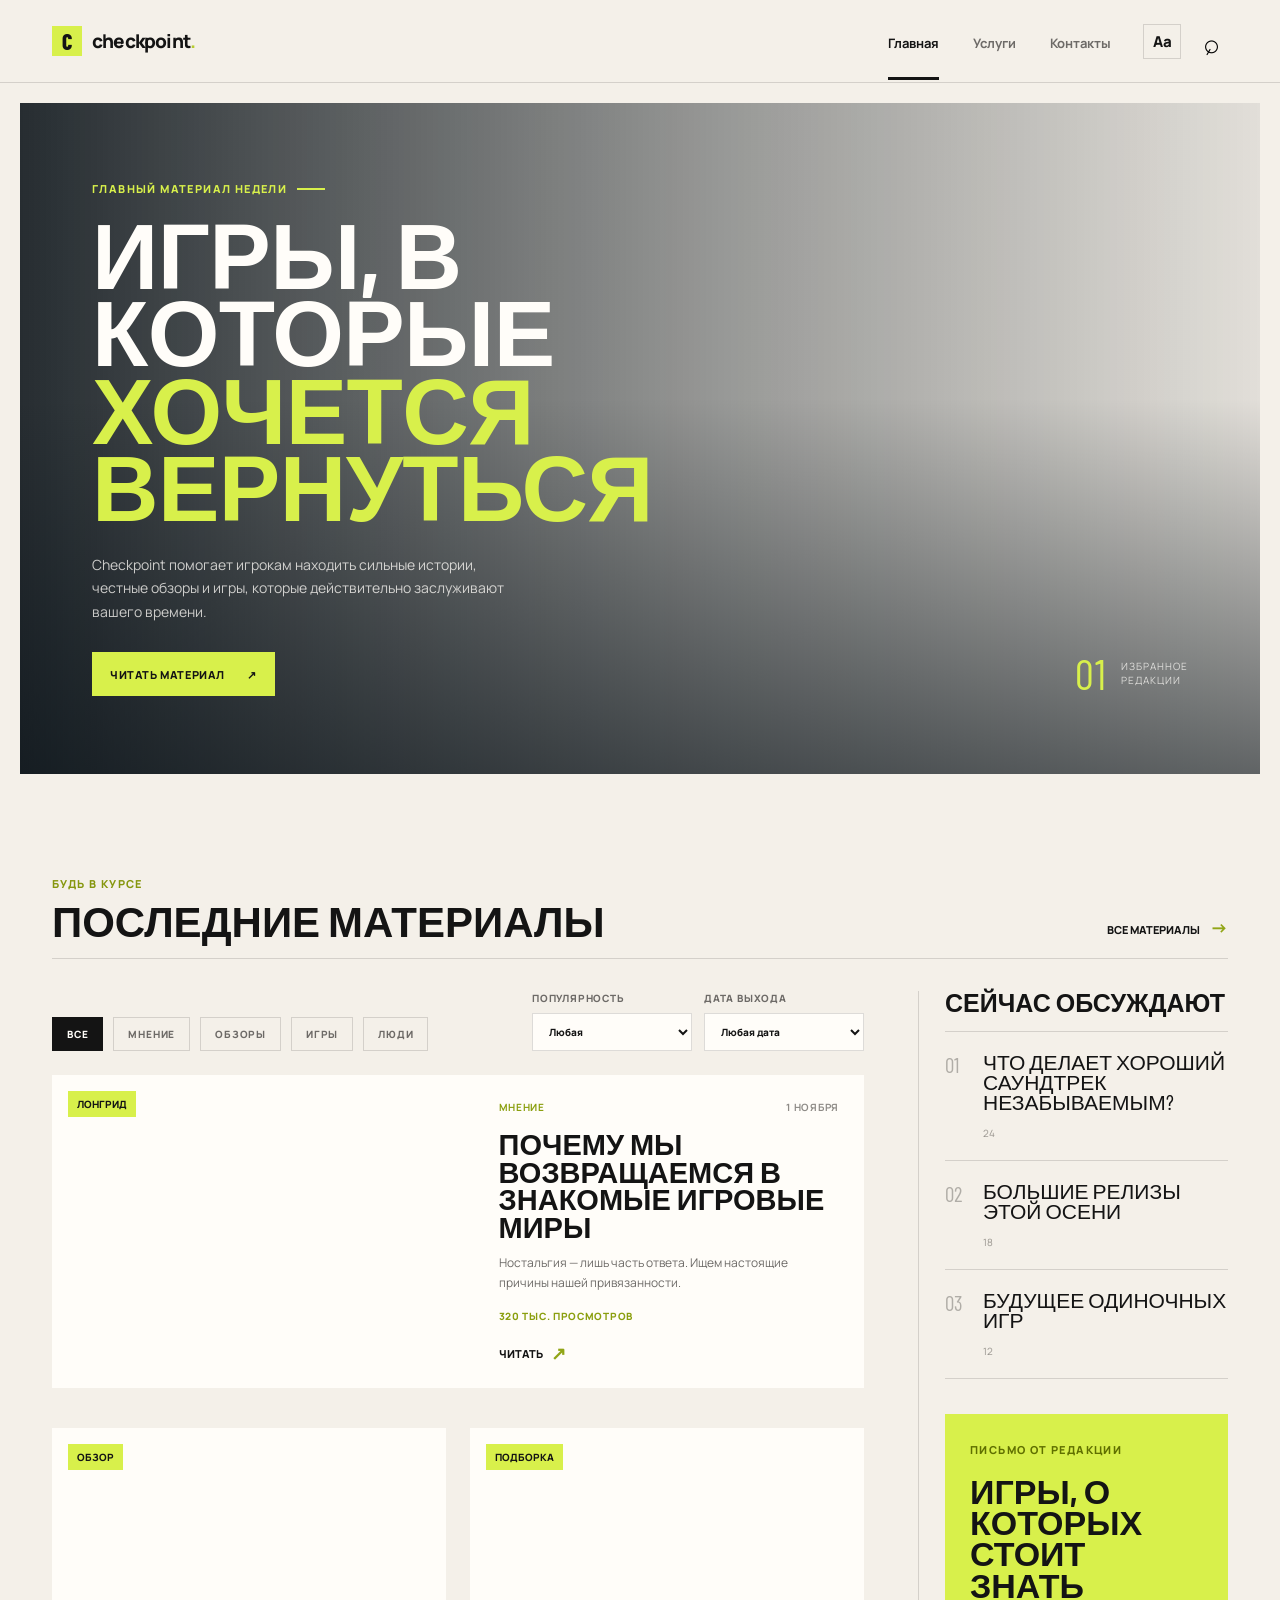
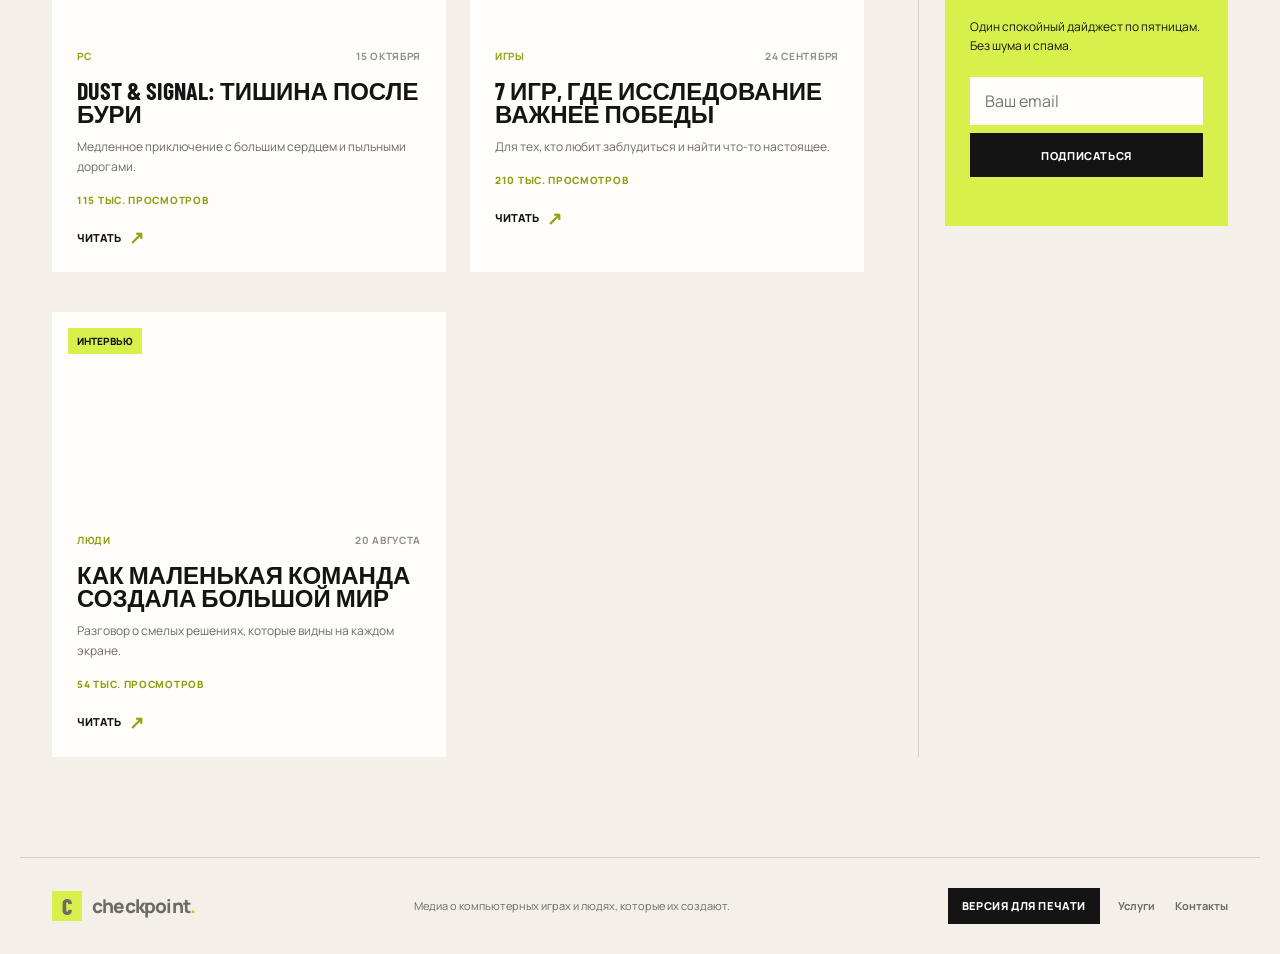
==== commit 2356934d: "Обновленный "Умный" фильтр" ====
--- a/index.html
+++ b/index.html
@@ -73,71 +73,108 @@
 
       <div class="layout-grid">
         <div>
-          <div class="article-filters" aria-label="Фильтры статей">
-            <button class="filter-chip is-active" type="button" data-filter="all">Все</button>
-            <button class="filter-chip" type="button" data-filter="opinion">Мнение</button>
-            <button class="filter-chip" type="button" data-filter="reviews">Обзоры</button>
-            <button class="filter-chip" type="button" data-filter="games">Игры</button>
-            <button class="filter-chip" type="button" data-filter="people">Люди</button>
+          <div class="article-tools">
+            <div class="article-filters" aria-label="Фильтры статей">
+              <button class="filter-chip is-active" type="button" data-filter="all">Все</button>
+              <button class="filter-chip" type="button" data-filter="opinion">Мнение</button>
+              <button class="filter-chip" type="button" data-filter="reviews">Обзоры</button>
+              <button class="filter-chip" type="button" data-filter="games">Игры</button>
+              <button class="filter-chip" type="button" data-filter="people">Люди</button>
+            </div>
+
+            <div class="smart-filters" aria-label="Умный фильтр материалов">
+              <label class="filter-field">
+                <span>Популярность</span>
+                <select id="popularity-filter">
+                  <option value="all">Любая</option>
+                  <option value="high">Высокая</option>
+                  <option value="medium">Средняя</option>
+                  <option value="low">Низкая</option>
+                </select>
+              </label>
+
+              <label class="filter-field">
+                <span>Дата выхода</span>
+                <select id="date-filter">
+                  <option value="all">Любая дата</option>
+                  <option value="30">За 30 дней</option>
+                  <option value="90">За 90 дней</option>
+                  <option value="365">За год</option>
+                </select>
+              </label>
+            </div>
           </div>
 
           <div class="articles-grid">
-            <article class="article-card article-card-featured" id="featured" data-category="opinion" data-tags="мнение лонгрид">
+            <p class="no-results" id="no-results" hidden>По текущим фильтрам ничего не найдено. Попробуйте выбрать другие параметры.</p>
+            <article class="article-card article-card-featured" id="featured" data-category="opinion" data-tags="мнение лонгрид" data-views="320000" data-date="2026-11-01">
               <a class="article-image image-cyberpunk" href="#article" aria-label="Открыть материал о возвращении в игровые миры">
                 <span class="image-label">Лонгрид</span>
               </a>
               <div class="article-body">
                 <div class="article-meta">
                   <span>Мнение</span>
-                  <time datetime="2026-09-22">Сегодня, 09:40</time>
+                  <time datetime="2026-11-01">1 ноября</time>
                 </div>
                 <h3><a href="#article">Почему мы возвращаемся в знакомые игровые миры</a></h3>
                 <p>Ностальгия — лишь часть ответа. Ищем настоящие причины нашей привязанности.</p>
-                <a class="read-more" href="#article">Читать <span aria-hidden="true">↗</span></a>
-              </div>
-            </article>
-
-            <article class="article-card" data-category="reviews" data-tags="pc обзор">
+                <div class="article-stats">
+                  <span>320 тыс. просмотров</span>
+                </div>
+                <a class="read-more" href="#article">Читать <span aria-hidden="true">↗</span></a>
+              </div>
+            </article>
+
+            <article class="article-card" data-category="reviews" data-tags="pc обзор" data-views="115000" data-date="2026-10-15">
               <a class="article-image image-rpg" href="#article" aria-label="Открыть обзор игры">
                 <span class="image-label">Обзор</span>
               </a>
               <div class="article-body">
                 <div class="article-meta">
                   <span>PC</span>
-                  <time datetime="2026-09-21">Вчера, 18:20</time>
+                  <time datetime="2026-10-15">15 октября</time>
                 </div>
                 <h3><a href="#article">Dust &amp; Signal: тишина после бури</a></h3>
                 <p>Медленное приключение с большим сердцем и пыльными дорогами.</p>
-                <a class="read-more" href="#article">Читать <span aria-hidden="true">↗</span></a>
-              </div>
-            </article>
-
-            <article class="article-card" data-category="games" data-tags="игры подборка">
+                <div class="article-stats">
+                  <span>115 тыс. просмотров</span>
+                </div>
+                <a class="read-more" href="#article">Читать <span aria-hidden="true">↗</span></a>
+              </div>
+            </article>
+
+            <article class="article-card" data-category="games" data-tags="игры подборка" data-views="210000" data-date="2026-09-24">
               <a class="article-image image-sci-fi" href="#article" aria-label="Открыть подборку игр">
                 <span class="image-label">Подборка</span>
               </a>
               <div class="article-body">
                 <div class="article-meta">
                   <span>Игры</span>
-                  <time datetime="2026-09-20">20 сентября</time>
+                  <time datetime="2026-09-24">24 сентября</time>
                 </div>
                 <h3><a href="#article">7 игр, где исследование важнее победы</a></h3>
                 <p>Для тех, кто любит заблудиться и найти что-то настоящее.</p>
-                <a class="read-more" href="#article">Читать <span aria-hidden="true">↗</span></a>
-              </div>
-            </article>
-
-            <article class="article-card" data-category="people" data-tags="люди интервью">
+                <div class="article-stats">
+                  <span>210 тыс. просмотров</span>
+                </div>
+                <a class="read-more" href="#article">Читать <span aria-hidden="true">↗</span></a>
+              </div>
+            </article>
+
+            <article class="article-card" data-category="people" data-tags="люди интервью" data-views="54000" data-date="2026-08-20">
               <a class="article-image image-action" href="#article" aria-label="Открыть материал о разработчиках">
                 <span class="image-label">Интервью</span>
               </a>
               <div class="article-body">
                 <div class="article-meta">
                   <span>Люди</span>
-                  <time datetime="2026-09-19">19 сентября</time>
+                  <time datetime="2026-08-20">20 августа</time>
                 </div>
                 <h3><a href="#article">Как маленькая команда создала большой мир</a></h3>
                 <p>Разговор о смелых решениях, которые видны на каждом экране.</p>
+                <div class="article-stats">
+                  <span>54 тыс. просмотров</span>
+                </div>
                 <a class="read-more" href="#article">Читать <span aria-hidden="true">↗</span></a>
               </div>
             </article>
--- a/styles.css
+++ b/styles.css
@@ -513,11 +513,45 @@
   gap: 54px;
 }
 
+.article-tools {
+  display: flex;
+  flex-wrap: wrap;
+  align-items: end;
+  justify-content: space-between;
+  gap: 16px;
+  margin-bottom: 24px;
+}
+
 .article-filters {
   display: flex;
   flex-wrap: wrap;
   gap: 10px;
-  margin-bottom: 24px;
+}
+
+.smart-filters {
+  display: flex;
+  flex-wrap: wrap;
+  gap: 12px;
+}
+
+.filter-field {
+  display: flex;
+  flex-direction: column;
+  gap: 8px;
+  font-size: 10px;
+  font-weight: 800;
+  letter-spacing: .8px;
+  text-transform: uppercase;
+  color: var(--muted);
+}
+
+.filter-field select {
+  min-width: 160px;
+  border: 1px solid var(--line);
+  background: var(--white);
+  padding: 10px 12px;
+  color: var(--ink);
+  font: inherit;
 }
 
 .filter-chip {
@@ -545,6 +579,19 @@
   gap: 40px 24px;
 }
 
+.articles-grid {
+  position: relative;
+}
+
+.no-results {
+  margin: 0 0 18px;
+  padding: 12px 16px;
+  border: 1px dashed var(--line);
+  background: rgba(128, 140, 27, .06);
+  color: var(--muted);
+  font-size: 13px;
+}
+
 .article-card {
   background: var(--white);
   transition: opacity .2s ease, transform .2s ease;
@@ -636,10 +683,19 @@
 }
 
 .article-card p {
-  margin: 0 0 21px;
+  margin: 0 0 16px;
   color: var(--muted);
   font-size: 12px;
   line-height: 1.65;
+}
+
+.article-stats {
+  margin: 0 0 18px;
+  color: #8b9f0f;
+  font-size: 10px;
+  font-weight: 800;
+  letter-spacing: .7px;
+  text-transform: uppercase;
 }
 
 .read-more {
